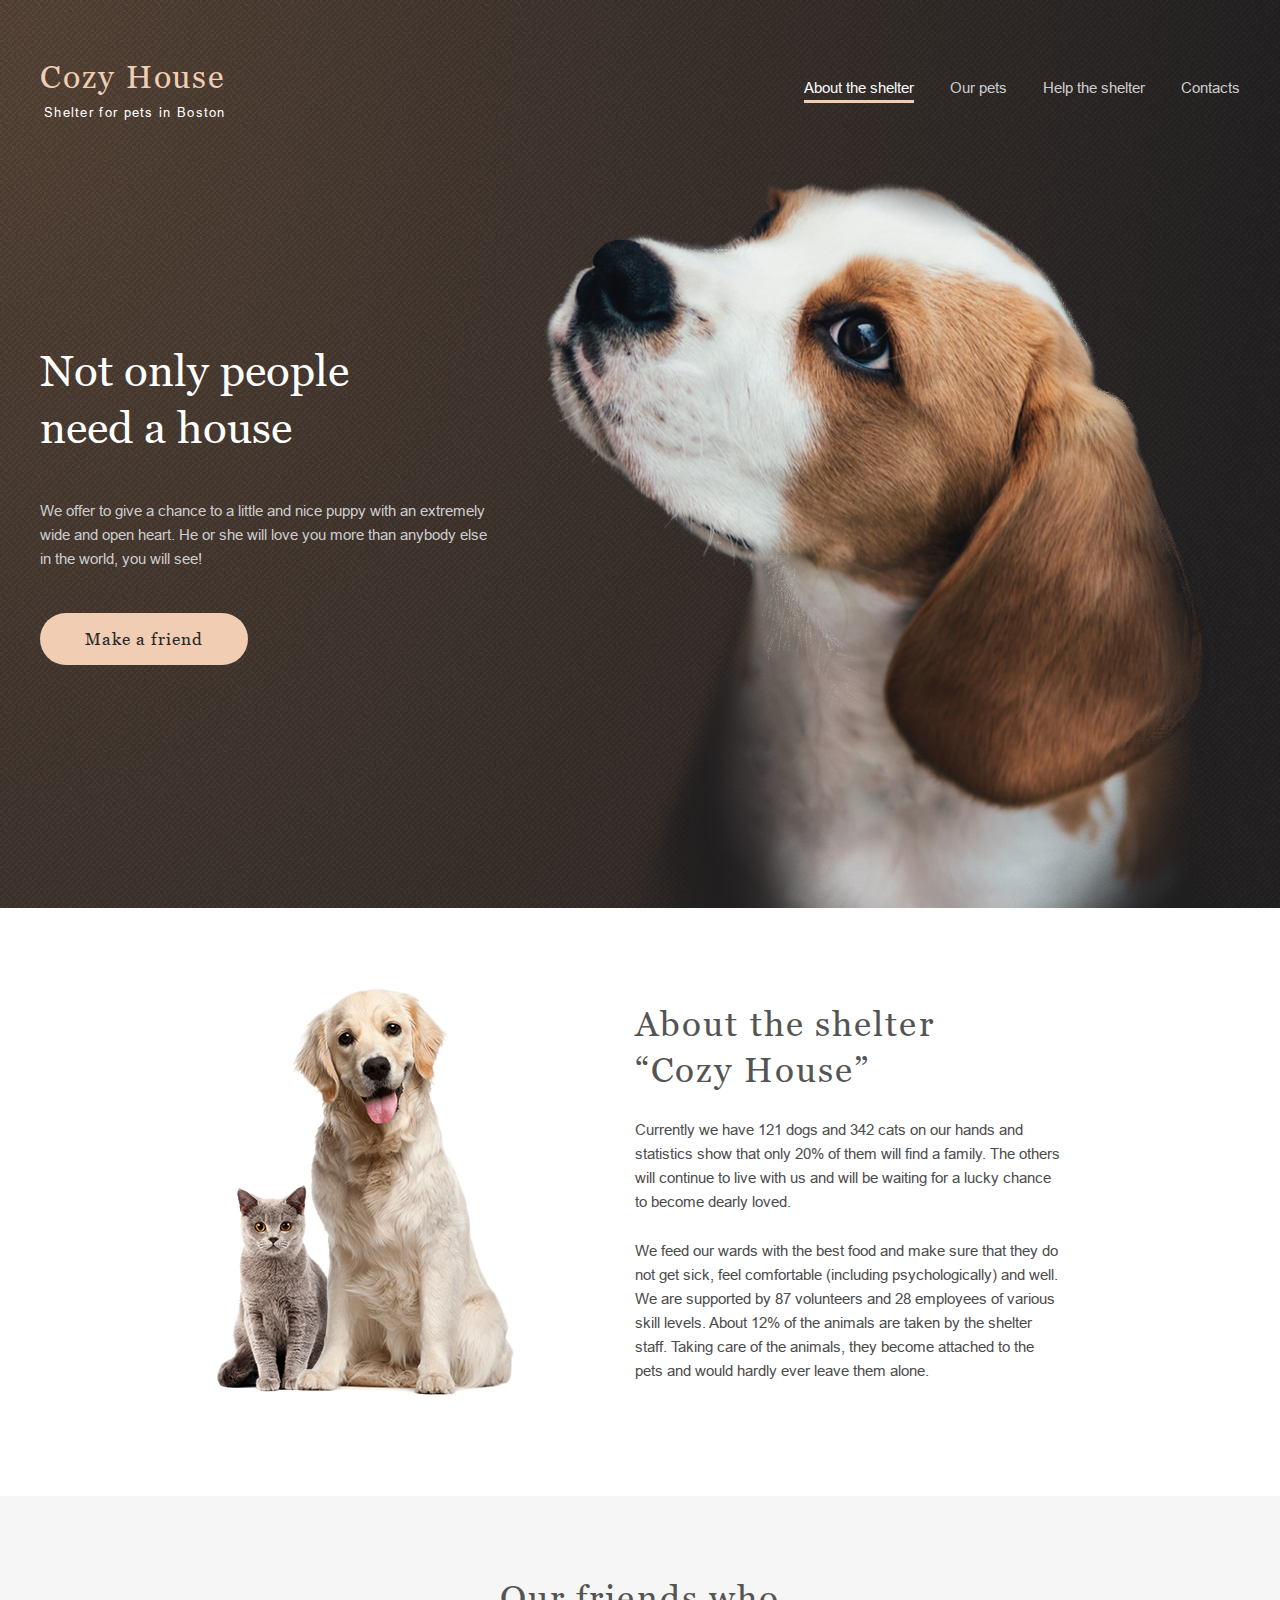
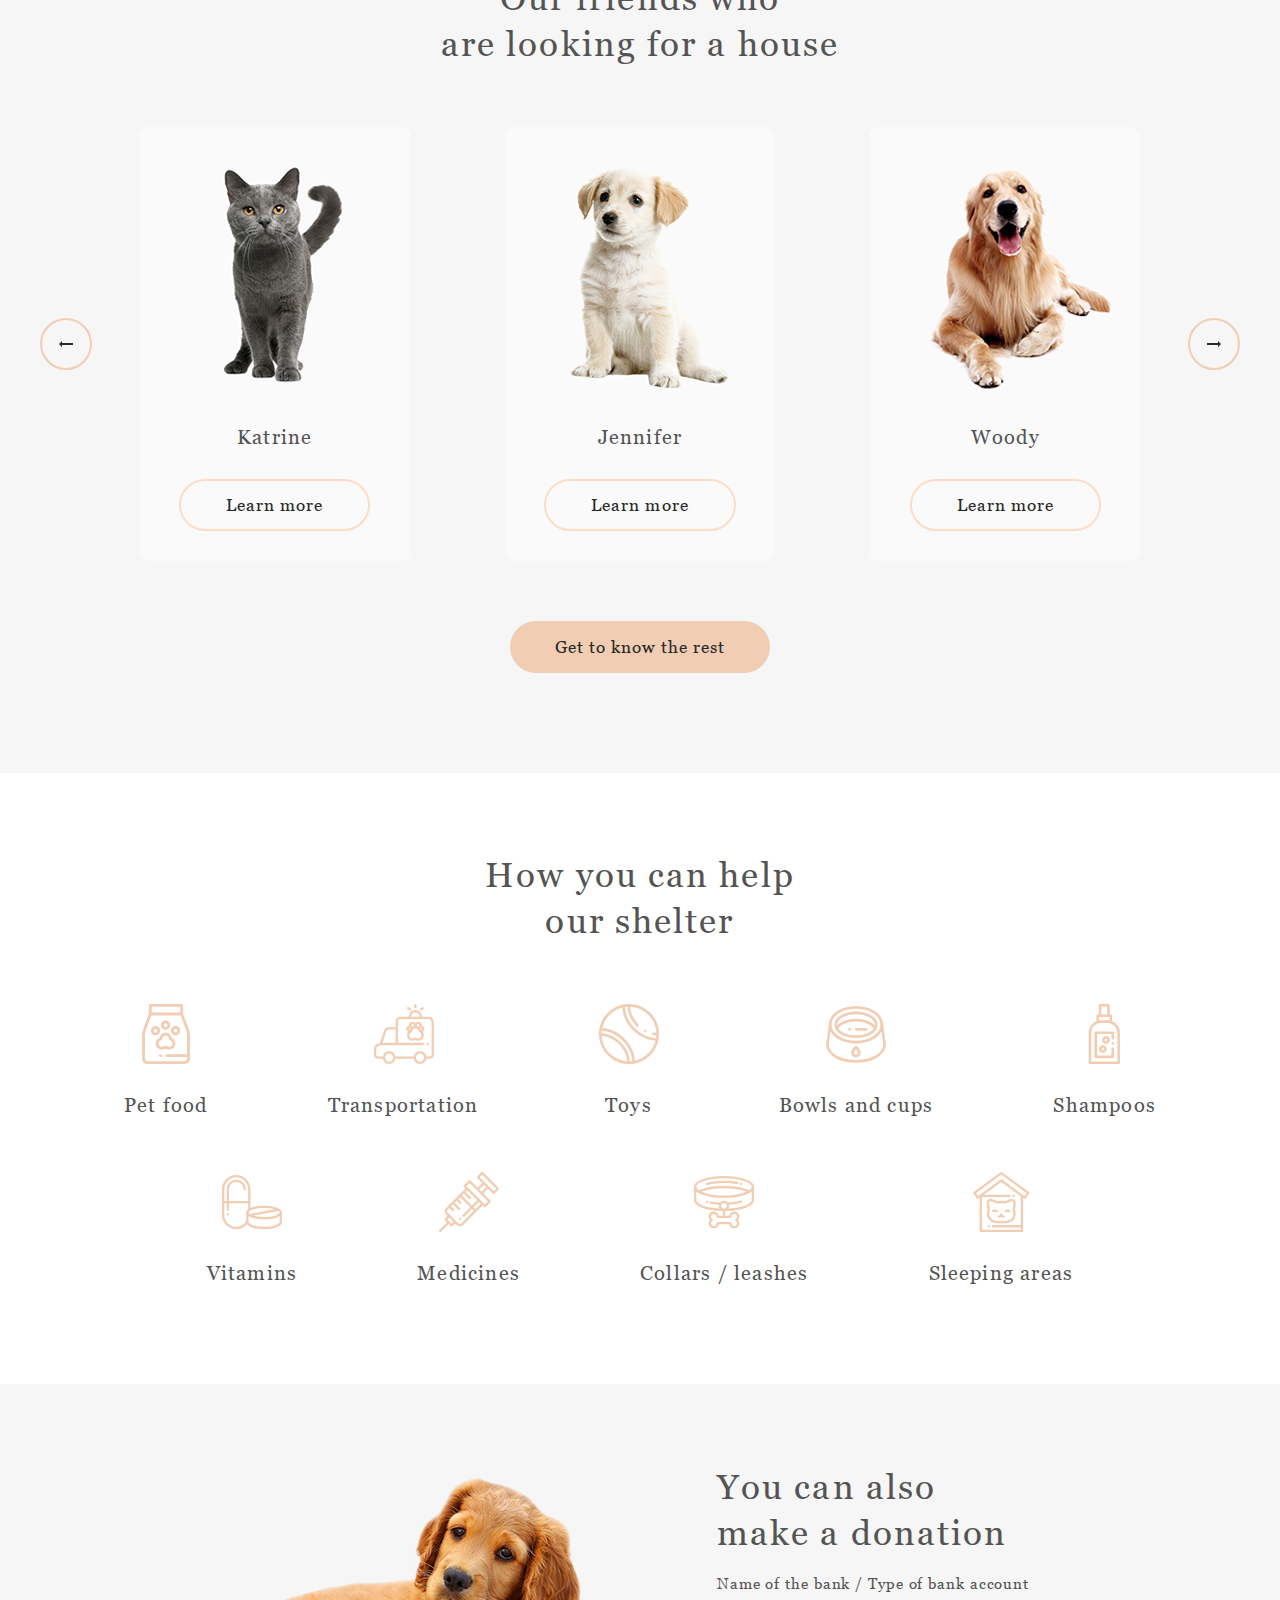
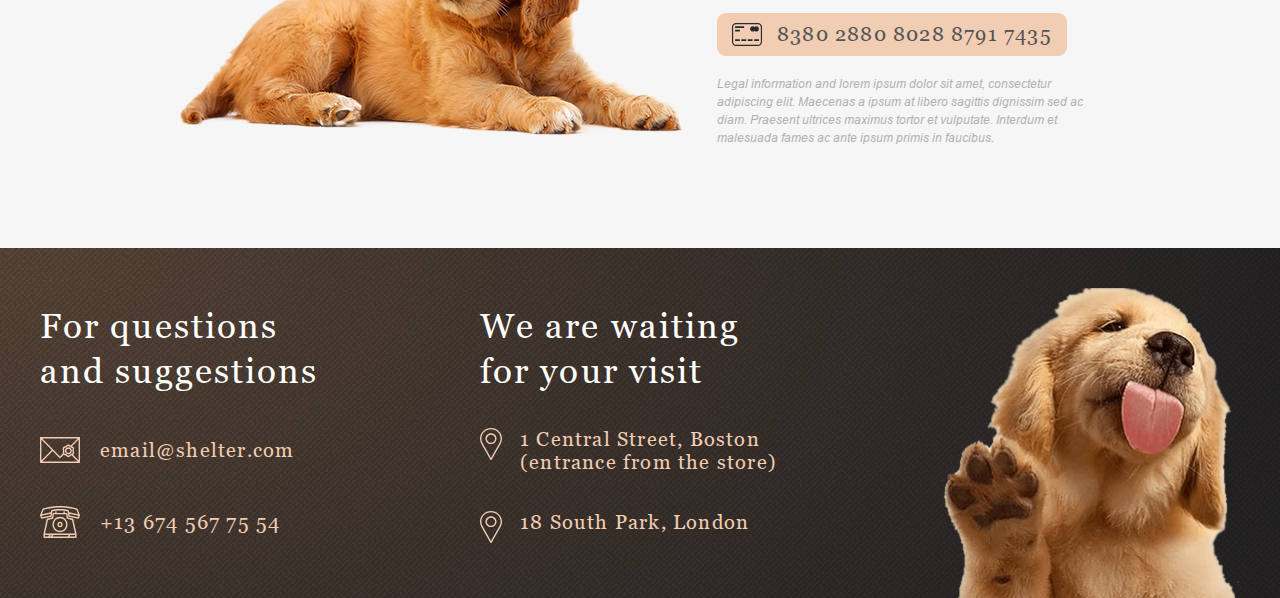
==== pages/main/index.html @ e06cace0 "fix: logo homepage link" ====
<!DOCTYPE html>
<html lang="en">
  <head>
    <meta charset="UTF-8" />
    <meta http-equiv="X-UA-Compatible" content="IE=edge" />
    <meta name="viewport" content="width=device-width, initial-scale=1.0" />
    <title>Shelter Main Page</title>
    <link rel="stylesheet" href="../../assets/fonts/arial/stylesheet.css" />
    <link rel="stylesheet" href="../../assets/fonts/georgia/stylesheet.css" />
    <link rel="stylesheet" href="../../assets/styles/normalize.css" />
    <link rel="stylesheet" href="style.css" />
  </head>
  <body>
    <header class="header">
      <div class="wrapper">
        <div class="header__block">
          <div class="header__logo">
            <a href="../../pages/main/index.html" class="logo-link">
              <h1 class="h1">Cozy House</h1>
              <p class="logo-subtitle">Shelter for pets in Boston</p>
            </a>
          </div>
          <nav class="header__navigation navigation">
            <ul>
              <li class="navigation__item active">
                <a href="/">About the shelter</a>
              </li>
              <li class="navigation__item">
                <a href="/our-pets.html">Our pets</a>
              </li>
              <li class="navigation__item">
                <a href="#help-shelter">Help the shelter</a>
              </li>
              <li class="navigation__item"><a href="#contacts">Contacts</a></li>
            </ul>
          </nav>
        </div>
      </div>
    </header>
    <main class="main">
      <section class="section-not-only">
        <div class="wrapper">
          <div class="section-not-only__block">
            <div class="section-not-only__text-part">
              <div class="section-not-only__title">
                <h2 class="h2">Not only people need a house</h2>
              </div>
              <div class="section-not-only__paragraph">
                <p class="paragraph-l">
                  We offer to give a chance to a little and nice puppy with an
                  extremely wide and open heart. He or she will love you more
                  than anybody else in the world, you will see!
                </p>
              </div>
              <div class="section-not-only__button">
                <a class="button button-primary" href="#our-friends"
                  >Make a friend</a
                >
              </div>
            </div>
            <div class="section-not-only__image-part">
              <img
                src="../../assets/images/start-screen-puppy.png"
                alt="Not only people need a house"
              />
            </div>
          </div>
        </div>
      </section>
      <section class="section-about">
        <div class="wrapper">
          <div class="section-about__block">
            <div class="section-about__image-part">
              <img
                src="../../assets/images/about-pets.png"
                alt="About the shelter Cozy House"
              />
            </div>
            <div class="section-about__text-part">
              <h3 class="h3">About the shelter “Cozy House”</h3>
              <p class="paragraph-l">
                Currently we have 121 dogs and 342 cats on our hands and
                statistics show that only 20% of them will find a family. The
                others will continue to live with us and will be waiting for a
                lucky chance to become dearly loved.
              </p>
              <p class="paragraph-l">
                We feed our wards with the best food and make sure that they do
                not get sick, feel comfortable (including psychologically) and
                well. We are supported by 87 volunteers and 28 employees of
                various skill levels. About 12% of the animals are taken by the
                shelter staff. Taking care of the animals, they become attached
                to the pets and would hardly ever leave them alone.
              </p>
            </div>
          </div>
        </div>
      </section>
      <section class="section-our-friends" id="our-friends">
        <div class="wrapper">
          <div class="section-our-friends__block">
            <div class="section-our-friends__title text-align-center">
              <h3 class="h3">Our friends who <br />are looking for a house</h3>
            </div>
            <div class="section-our-friends__slider">
              <button
                type="button"
                class="button-circle button-arrow button-arrow_back"
              ></button>
              <div class="section-our-friends__slides">
                <article
                  class="section-our-friends__slide-element slide-element"
                >
                  <img
                    class="slide-element__image text-align-center"
                    src="../../assets/images/pets-katrine.png"
                    alt="pet Katrine"
                  />
                  <h4 class="h4 slide-element__title text-align-center">
                    Katrine
                  </h4>
                  <button
                    type="button"
                    class="button button-secondary text-align-center"
                  >
                    Learn more
                  </button>
                </article>
                <article
                  class="section-our-friends__slide-element slide-element"
                >
                  <img
                    class="slide-element__image text-align-center"
                    src="../../assets/images/pets-jennifer.png"
                    alt="pet Jennifer"
                  />
                  <h4 class="h4 slide-element__title text-align-center">
                    Jennifer
                  </h4>
                  <button
                    type="button"
                    class="button button-secondary text-align-center"
                  >
                    Learn more
                  </button>
                </article>
                <article
                  class="section-our-friends__slide-element slide-element"
                >
                  <img
                    class="slide-element__image text-align-center"
                    src="../../assets/images/pets-woody.png"
                    alt="pet Woody"
                  />
                  <h4 class="h4 slide-element__title text-align-center">
                    Woody
                  </h4>
                  <button
                    type="button"
                    class="button button-secondary text-align-center"
                  >
                    Learn more
                  </button>
                </article>
              </div>
              <button
                type="button"
                class="button-circle button-arrow button-arrow_next"
              ></button>
            </div>
            <div class="section-our-friends__button text-align-center">
              <a class="button button-primary" href="/our-pets.html"
                >Get to know the rest</a
              >
            </div>
          </div>
        </div>
      </section>
      <section class="section-help" id="help-shelter">
        <div class="wrapper">
          <div class="section-help__block">
            <div class="section-help__title">
              <h3 class="h3 text-align-center">
                How you can help <br />our shelter
              </h3>
            </div>
            <div class="section-help__list help-list">
              <div class="help-list__element">
                <img
                  class="help-list__image"
                  src="../../assets/icons/icon-pet-food.svg"
                  alt="Pet food"
                />
                <h4 class="h4 help-list__text">Pet food</h4>
              </div>
              <div class="help-list__element">
                <img
                  class="help-list__image"
                  src="../../assets/icons/icon-transportation.svg"
                  alt="Transportation"
                />
                <h4 class="h4 help-list__text">Transportation</h4>
              </div>
              <div class="help-list__element">
                <img
                  class="help-list__image"
                  src="../../assets/icons/icon-toys.svg"
                  alt="Toys"
                />
                <h4 class="h4 help-list__text">Toys</h4>
              </div>
              <div class="help-list__element">
                <img
                  class="help-list__image"
                  src="../../assets/icons/icon-bowls-and-cups.svg"
                  alt="Bowls and cups"
                />
                <h4 class="h4 help-list__text">Bowls and cups</h4>
              </div>
              <div class="help-list__element">
                <img
                  class="help-list__image"
                  src="../../assets/icons/icon-shampoos.svg"
                  alt="Shampoos"
                />
                <h4 class="h4 help-list__text">Shampoos</h4>
              </div>
              <div class="help-list__element">
                <img
                  class="help-list__image"
                  src="../../assets/icons/icon-vitamins.svg"
                  alt="Vitamins"
                />
                <h4 class="h4 help-list__text">Vitamins</h4>
              </div>
              <div class="help-list__element">
                <img
                  class="help-list__image"
                  src="../../assets/icons/icon-medicines.svg"
                  alt="Medicines"
                />
                <h4 class="h4 help-list__text">Medicines</h4>
              </div>
              <div class="help-list__element">
                <img
                  class="help-list__image"
                  src="../../assets/icons/icon-collars-leashes.svg"
                  alt="Collars / leashes"
                />
                <h4 class="h4 help-list__text">Collars / leashes</h4>
              </div>
              <div class="help-list__element">
                <img
                  class="help-list__image"
                  src="../../assets/icons/icon-sleeping-area.svg"
                  alt="Sleeping areas"
                />
                <h4 class="h4 help-list__text">Sleeping areas</h4>
              </div>
            </div>
          </div>
        </div>
      </section>
      <section class="section-donation">
        <div class="wrapper">
          <div class="section-donation__block">
            <div class="section-donation__image-part">
              <img
                class="section-donation__image"
                src="../../assets/images/donation-dog.png"
                alt="donation-dog"
              />
            </div>
            <div class="section-donation__text-part">
              <h3 class="h3 section-donation__title">
                You can also <br />make a donation
              </h3>
              <h5 class="h5 section-donation__subtitle">
                Name of the bank / Type of bank account
              </h5>
              <a class="section-donation__card-link credit-card" href="#">
                <img
                  class="credit-card__image"
                  src="../../assets/icons/credit-card.svg"
                  alt="Credit card"
                />
                <h4 class="h4 credit-card__title">8380 2880 8028 8791 7435</h4>
              </a>
              <p class="paragraph-s">
                Legal information and lorem ipsum dolor sit amet, consectetur
                adipiscing elit. Maecenas a ipsum at libero sagittis dignissim
                sed ac diam. Praesent ultrices maximus tortor et vulputate.
                Interdum et malesuada fames ac ante ipsum primis in faucibus.
              </p>
            </div>
          </div>
        </div>
      </section>
    </main>
    <footer class="footer" id="contacts">
      <div class="wrapper">
        <div class="footer__block">
          <div class="footer__widget">
            <h3 class="h3 footer__h3">For questions and suggestions</h3>
            <ul class="footer__list">
              <li class="footer__item">
                <a
                  class="h4 footer__link link-mail"
                  href="mailto:email@shelter.com"
                  >email@shelter.com</a
                >
              </li>
              <li class="footer__item">
                <a class="h4 footer__link link-phone" href="tel:+136745677554"
                  >+13 674 567 75 54</a
                >
              </li>
            </ul>
          </div>
          <div class="footer__widget footer__widget-second">
            <h3 class="h3 footer__h3">We are waiting for your visit</h3>
            <ul class="footer__list">
              <li class="footer__item">
                <a
                  class="h4 footer__link link-location"
                  href="https://www.google.com/maps/search/1+Central+Street,+Boston+(entrance+from+the+store)/@42.3145186,-71.1103678,11z"
                  target="_blank"
                  >1 Central Street, Boston (entrance from the store)</a
                >
              </li>
              <li class="footer__item">
                <a
                  class="h4 footer__link link-location"
                  href="https://www.google.com/maps/search/18+South+Park,+London/@51.4614345,-0.2479026,11z/data=!3m1!4b1"
                  target="_blank"
                  >18 South Park, London</a
                >
              </li>
            </ul>
          </div>
          <div class="footer__widget">
            <div class="footer__image">
              <img
                src="../../assets/images/footer-puppy.png"
                alt="footer puppy"
              />
            </div>
          </div>
        </div>
      </div>
    </footer>
  </body>
</html>
---- assets/fonts/arial/stylesheet.css ----
@font-face {
    font-family: 'Arial';
    src: url('Arial-Black.woff2') format('woff2'),
        url('Arial-Black.woff') format('woff');
    font-weight: 900;
    font-style: normal;
    font-display: swap;
}

@font-face {
    font-family: 'Arial';
    src: url('Arial-BoldItalicMT.woff2') format('woff2'),
        url('Arial-BoldItalicMT.woff') format('woff');
    font-weight: bold;
    font-style: italic;
    font-display: swap;
}

@font-face {
    font-family: 'Arial';
    src: url('Arial-ItalicMT.woff2') format('woff2'),
        url('Arial-ItalicMT.woff') format('woff');
    font-weight: normal;
    font-style: italic;
    font-display: swap;
}

@font-face {
    font-family: 'Arial';
    src: url('Arial-BoldMT.woff2') format('woff2'),
        url('Arial-BoldMT.woff') format('woff');
    font-weight: bold;
    font-style: normal;
    font-display: swap;
}

@font-face {
    font-family: 'Arial Narrow';
    src: url('ArialNarrow.woff2') format('woff2'),
        url('ArialNarrow.woff') format('woff');
    font-weight: normal;
    font-style: normal;
    font-display: swap;
}

@font-face {
    font-family: 'Arial Narrow';
    src: url('ArialNarrow-Bold.woff2') format('woff2'),
        url('ArialNarrow-Bold.woff') format('woff');
    font-weight: bold;
    font-style: normal;
    font-display: swap;
}

@font-face {
    font-family: 'Arial Narrow';
    src: url('ArialNarrow-BoldItalic.woff2') format('woff2'),
        url('ArialNarrow-BoldItalic.woff') format('woff');
    font-weight: bold;
    font-style: italic;
    font-display: swap;
}

@font-face {
    font-family: 'Arial Narrow';
    src: url('ArialNarrow-Italic.woff2') format('woff2'),
        url('ArialNarrow-Italic.woff') format('woff');
    font-weight: normal;
    font-style: italic;
    font-display: swap;
}

@font-face {
    font-family: 'Arial';
    src: url('ArialMT.woff2') format('woff2'),
        url('ArialMT.woff') format('woff');
    font-weight: normal;
    font-style: normal;
    font-display: swap;
}
---- assets/fonts/georgia/stylesheet.css ----
@font-face {
    font-family: 'Georgia';
    src: url('Georgia-BoldItalic.woff2') format('woff2'),
        url('Georgia-BoldItalic.woff') format('woff');
    font-weight: bold;
    font-style: italic;
    font-display: swap;
}

@font-face {
    font-family: 'Georgia';
    src: url('Georgia-Bold.woff2') format('woff2'),
        url('Georgia-Bold.woff') format('woff');
    font-weight: bold;
    font-style: normal;
    font-display: swap;
}

@font-face {
    font-family: 'Georgia';
    src: url('Georgia-Italic.woff2') format('woff2'),
        url('Georgia-Italic.woff') format('woff');
    font-weight: normal;
    font-style: italic;
    font-display: swap;
}

@font-face {
    font-family: 'Georgia';
    src: url('Georgia.woff2') format('woff2'),
        url('Georgia.woff') format('woff');
    font-weight: normal;
    font-style: normal;
    font-display: swap;
}
---- pages/main/style.css ----
:root {
    --color-light-xl: #FFFFFF;
    --color-light-l: #F6F6F6;
    --color-light-s: #FAFAFA;
    --color-dark-s: #CDCDCD;
    --color-dark-m: #B2B2B2;
    --color-dark-l: #545454;
    --color-dark-xl: #4C4C4C;
    --color-dark-2xl: #444444;
    --color-dark-3xl: #292929;
    --color-primary: #F1CDB3;
    --color-primary-light: #FDDCC4;
}

html {
    scroll-behavior: smooth;
}

h1,
h2,
h3,
h4,
h5,
h6 {
    margin: 0;
}

p {
    margin: 0;
}

ul {
    list-style-type: none;
}

a {
    text-decoration: none;
}

.h1 {
    font-family: 'Georgia', sans-serif;
    font-size: 32px;
    font-weight: 400;
    line-height: 35px;
    letter-spacing: 0.06em;
    text-align: left;
    margin-bottom: 10px;
    color: var(--color-primary);
}

.h2 {
    font-family: 'Georgia', sans-serif;
    font-weight: 400;
    font-size: 44px;
    line-height: 130%;
    color: var(--color-dark-l);
}

.h3 {
    font-family: 'Georgia', sans-serif;
    font-weight: 400;
    font-size: 35px;
    line-height: 130%;
    letter-spacing: 0.06em;
    color: var(--color-dark-l);
}

.h4 {
    font-family: 'Georgia', sans-serif;
    font-size: 20px;
    font-weight: 400;
    line-height: 23px;
    letter-spacing: 0.06em;
    text-align: left;
    color: var(--color-dark-l);
}

.h5 {
    font-family: 'Georgia', sans-serif;
    font-weight: 400;
    font-size: 15px;
    line-height: 110%;
    letter-spacing: 0.06em;
    color: var(--color-dark-l);
}

.paragraph-l {
    font-family: 'Arial', sans-serif;
    font-weight: 400;
    font-size: 15px;
    line-height: 160%;
    color: var(--color-dark-xl);
}

.paragraph-s {
    font-family: 'Arial', sans-serif;
    font-style: italic;
    font-weight: 400;
    font-size: 12px;
    line-height: 150%;
    color: var(--color-dark-m);
}

.button {
    display: inline-block;
    box-sizing: border-box;
    padding: 15px 45px;
    font-family: 'Georgia', sans-serif;
    font-size: 17px;
    font-weight: 400;
    line-height: 22px;
    letter-spacing: 0.06em;
    text-align: center;
    border-radius: 100px;
    color: var(--color-dark-3xl);
}

.button-primary {
    background-color: var(--color-primary);
}

.button-primary:hover {
    cursor: pointer;
    background-color: var(--color-primary-light);
}

.button-secondary {
    padding: 13px 45px;
    background-color: transparent;
    border: 2px solid var(--color-primary-light);
}

.button-secondary:hover {
    cursor: pointer;
    border: 2px solid var(--color-primary-light);
    background-color: var(--color-primary-light);
}

.button-circle {
    display: flex;
    align-items: center;
    justify-content: center;
    min-width: 52px;
    min-height: 52px;
    width: 52px;
    height: 52px;
    border-radius: 100px;
}

.button-arrow {
    background-color: transparent;
    border: 2px solid var(--color-primary);
}

.button-arrow:hover {
    cursor: pointer;
    background-color: var(--color-primary);
}

.button-arrow_back {
    background-image: url('../../assets/icons/arrow.svg');
    background-repeat: no-repeat;
    background-position: center;
}

.button-arrow_next {
    background-image: url('../../assets/icons/arrow.svg');
    background-repeat: no-repeat;
    background-position: center;
    transform: rotate(180deg);
}

.text-align-center {
    text-align: center;
    margin: 0 auto;
}

.wrapper {
    max-width: 1200px;
    margin: 0 auto;
    padding: 0 40px;
}

.header {
    position: absolute;
    width: 100%;
}

.header__block {
    display: flex;
    justify-content: space-between;
    padding-top: 60px;

}

.logo-subtitle {
    font-family: Arial;
    font-size: 13px;
    font-weight: 400;
    line-height: 15px;
    letter-spacing: 0.1em;
    text-align: left;
    padding-left: 4px;
    color: var(--color-light-xl);
}

.navigation ul {
    display: flex;
}

.navigation__item {
    margin-left: 36px;
}

.navigation__item a {
    font-family: 'Arial', sans-serif;
    font-size: 15px;
    font-weight: 400;
    line-height: 24px;
    letter-spacing: 0px;
    text-align: left;
    color: var(--color-dark-s);
}

.navigation__item:hover a {
    cursor: pointer;
    color: var(--color-light-s);
}

.navigation__item.active a {
    display: inline-block;
    color: var(--color-light-s);
    border-bottom: 3px solid var(--color-primary);
}

.navigation__item.active:hover a {
    cursor: default;
}

.section-not-only {
    background: url('../../assets/images/noise_transparent@2x.png'), radial-gradient(100% 215.42% at 0% 0%, #5B483A 0%, #262425 100%), #211F20;
}

.section-not-only__block {
    display: flex;
    justify-content: space-between;
    padding-top: 180px;
}

.section-not-only__text-part {
    max-width: 460px;
    padding-top: 163px;
}

.section-not-only__title {
    max-width: 310px;
    padding-bottom: 42px;
}

.section-not-only__title .h2 {
    color: var(--color-light-xl);
}

.section-not-only__paragraph {
    padding-bottom: 42px;
}

.section-not-only__paragraph .paragraph-l {
    color: var(--color-dark-s);
}

.section-not-only__image-part {
    line-height: 0;
}

.section-about__block {
    display: flex;
    /* justify-content: space-between; */
    padding: 80px 0 88px;
}

.section-about__image-part {
    padding-left: 175px;
}

.section-about__text-part {
    max-width: 430px;
    padding-left: 120px;
}

.section-about__text-part h3 {
    max-width: 380px;
    padding-top: 14px;
    padding-bottom: 25px;
}

.section-about__text-part .paragraph-l {
    padding-bottom: 25px;
}

.section-our-friends {
    background-color: var(--color-light-l);
}

.section-our-friends__block {
    padding: 80px 0 100px;
}

.section-our-friends__title {
    max-width: 400px;
    padding-bottom: 60px;
}

.section-our-friends__slider {
    display: flex;
    flex-direction: row;
    justify-content: space-between;
    align-items: center;
    padding-bottom: 60px;
}

.section-our-friends__slides {
    width: 100%;
    display: flex;
    flex-direction: row;
    justify-content: space-around;
}

.slide-element {
    border-radius: 9px;
    background-color: var(--color-light-s);
}

.slide-element:hover {
    cursor: pointer;
    background-color: var(--color-light-xl);
}

.slide-element__image {
    padding-bottom: 25px;
}

.slide-element__title {
    padding-bottom: 30px;
}

.slide-element .button {
    display: flex;
    margin-bottom: 30px;
}

.slide-element:hover button {
    background-color: var(--color-primary-light);
}

.section-help__block {
    padding-top: 80px;
    padding-bottom: 44px;
}

.section-help__title {
    padding-bottom: 60px;
}

.help-list {
    display: flex;
    flex-wrap: wrap;
    justify-content: center;
}

.help-list__element {
    display: flex;
    flex-direction: column;
    justify-content: center;
    object-fit: none;
    padding: 0 60px 55px;
}

.help-list__image {
    width: fit-content;
    margin: 0 auto;
    padding-bottom: 30px;
}

.help-list__text {
    text-align: center;
}

.section-donation {
    padding-top: 80px;
    padding-bottom: 101px;
    background-color: var(--color-light-l);
}

.section-donation__block {
    display: flex;
}

.section-donation__image-part {
    padding-left: 140px;
    padding-top: 12px;
}

.section-donation__text-part {
    padding-left: 32px;

}

.section-donation__title {
    padding-top: 1px;
    padding-bottom: 20px;
}

.section-donation__subtitle {
    padding-bottom: 20px;
}

.credit-card {
    display: flex;
    justify-content: space-between;
    width: fit-content;
    padding: 10px 15px;
    border-radius: 9px;
    background-color: var(--color-primary);
}

.credit-card:hover {
    cursor: pointer;
    background-color: var(--color-primary-light);
}

.credit-card__image {
    padding-right: 15px;
}

.section-donation__card-link {
    margin-bottom: 19px;
}

.section-donation__text-part .paragraph-s {
    max-width: 380px;
}

.footer {
    background: url('../../assets/images/noise_transparent@2x.png'), radial-gradient(100% 215.42% at 0% 0%, #5B483A 0%, #262425 100%), #211F20;
}

.footer__block {
    display: flex;
    justify-content: space-between;
    padding-top: 40px;
    line-height: 0;
}

.footer__widget {
    max-width: 300px;
}

.footer__widget-second {
    margin-left: -20px;
}

.footer__h3 {
    padding-top: 16px;
    padding-bottom: 28px;
    color: var(--color-light-xl);
}

.footer__list {
    display: flex;
    flex-direction: column;
    margin-top: 5px;
}

.footer__item {
    padding-bottom: 37px;
}

.footer__link {
    position: relative;
    color: var(--color-primary);
}

.footer__link:hover {
    cursor: pointer;
    color: var(--color-primary-light);
}

.link-mail {
    display: block;
    padding-top: 11px;
    padding-left: 20px;

}

.link-mail::before {
    content: url('../../assets/icons/icon-email.svg');
    position: absolute;
    left: -40px;
    top: 6px;
}

.link-phone {
    display: block;
    padding-left: 20px;
    margin-top: 12px;
}

.link-phone::before {
    content: url('../../assets/icons/icon-phone.svg');
    position: absolute;
    left: -40px;
    top: -5px;
}

.link-location::before {
    content: url('../../assets/icons/icon-marker.svg');
    position: absolute;
    left: -40px;
}
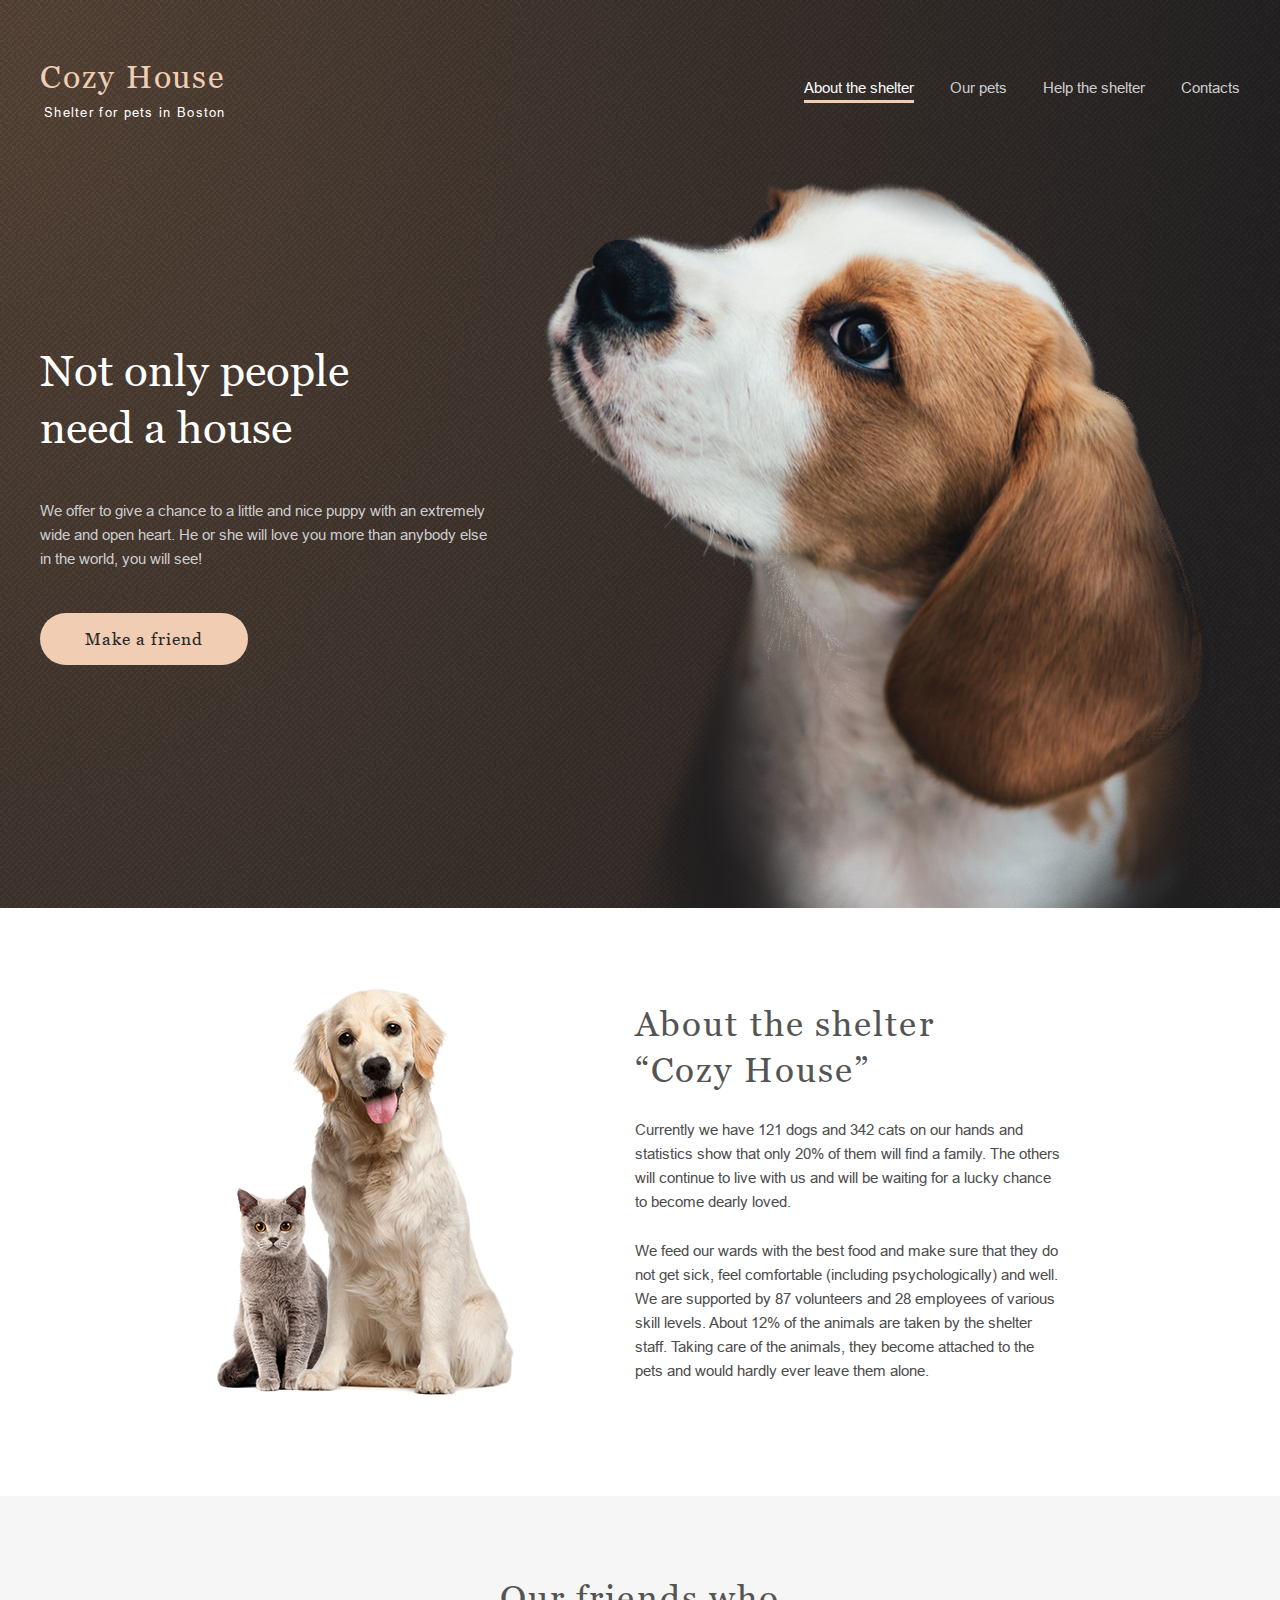
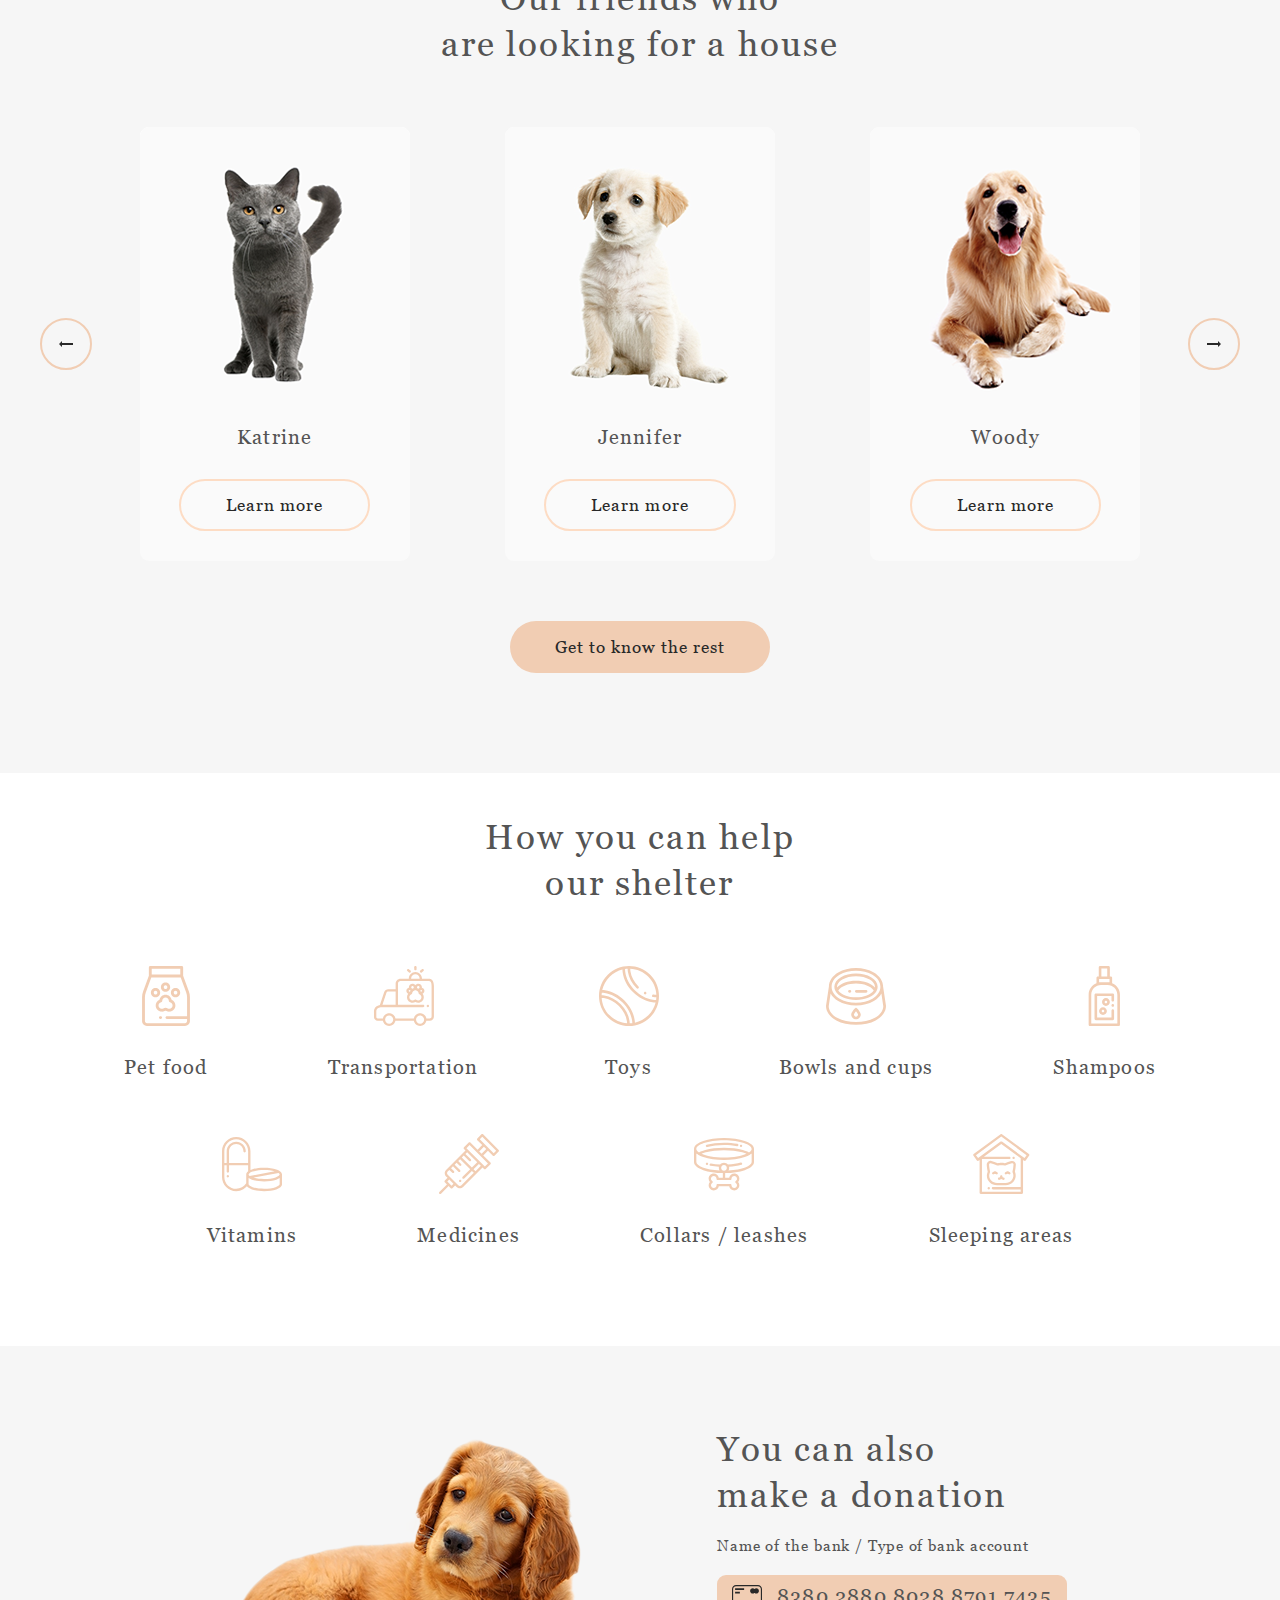
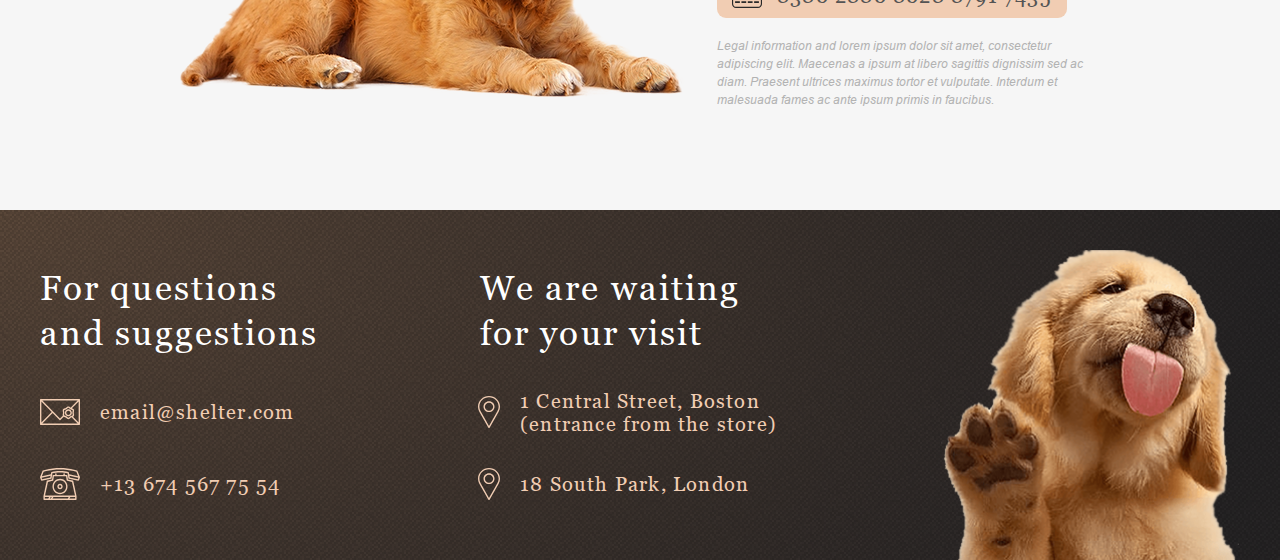
==== commit 748dca09: "feat: add burder menu" ====
--- a/pages/main/index.html
+++ b/pages/main/index.html
@@ -21,12 +21,16 @@
             </a>
           </div>
           <nav class="header__navigation navigation">
-            <ul>
+            <input id="menu-toggle" type="checkbox" />
+            <label class="menu-button-container" for="menu-toggle">
+              <div class="menu-button"></div>
+            </label>
+            <ul class="navigation-ul">
               <li class="navigation__item active">
                 <a href="/">About the shelter</a>
               </li>
               <li class="navigation__item">
-                <a href="/our-pets.html">Our pets</a>
+                <a href="../pets/index.html">Our pets</a>
               </li>
               <li class="navigation__item">
                 <a href="#help-shelter">Help the shelter</a>
@@ -169,7 +173,7 @@
               ></button>
             </div>
             <div class="section-our-friends__button text-align-center">
-              <a class="button button-primary" href="/our-pets.html"
+              <a class="button button-primary" href="../pets/index.html"
                 >Get to know the rest</a
               >
             </div>
--- a/pages/main/style.css
+++ b/pages/main/style.css
@@ -193,6 +193,10 @@
 
 }
 
+.header__logo {
+    z-index: 100;
+}
+
 .logo-subtitle {
     font-family: Arial;
     font-size: 13px;
@@ -354,7 +358,7 @@
 }
 
 .section-help__block {
-    padding-top: 80px;
+    padding-top: 42px;
     padding-bottom: 44px;
 }
 
@@ -516,5 +520,418 @@
 .link-location::before {
     content: url('../../assets/icons/icon-marker.svg');
     position: absolute;
-    left: -40px;
+    left: -42px;
+    top: 6px;
+}
+
+.footer__item:nth-child(2) .link-location:before {
+    top: -5px;
+}
+
+@media (max-width: 1279.98px) {
+    .wrapper {
+        padding: 0 30px;
+    }
+
+    .header__block {
+        padding-top: 30px;
+    }
+
+    .section-not-only__block {
+        flex-direction: column;
+        align-items: center;
+        padding-top: 0;
+    }
+
+    .section-not-only__text-part {
+        padding-top: 151px;
+    }
+
+    .section-not-only__button {
+        text-align: center;
+    }
+
+    .section-not-only__image-part {
+        align-self: flex-end;
+    }
+
+    .section-not-only__image-part img {
+        padding-top: 100px;
+        max-width: 569px;
+    }
+
+    .section-about__block {
+        flex-direction: column;
+        padding: 65px 0 88px;
+        align-items: center;
+    }
+
+    .section-about__image-part {
+        order: 2;
+        padding-left: 0;
+        padding-top: 54px;
+    }
+
+    .section-about__text-part {
+        order: 1;
+        padding-left: 0;
+    }
+
+    .section-our-friends__block {
+        padding-top: 87px;
+    }
+
+    .section-our-friends__slides {
+        gap: 15px;
+    }
+
+    .section-our-friends__slider .section-our-friends__slide-element.slide-element:nth-last-child(1) {
+        display: none;
+    }
+
+    .help-list {
+        gap: 55px 60px;
+    }
+
+    .help-list__element {
+        padding: 0;
+        min-width: 170px;
+    }
+
+    .section-donation {
+        padding-top: 135px;
+        padding-bottom: 97px;
+    }
+
+    .section-donation__title {
+        padding-top: 0;
+    }
+
+    .section-donation__block {
+        flex-direction: column;
+        align-items: center;
+    }
+
+    .section-donation__image-part {
+        padding-top: 60px;
+        padding-left: 0;
+        order: 2;
+    }
+
+    .section-donation__text-part {
+        padding-left: 0;
+        order: 1;
+    }
+
+    .footer__block {
+        flex-wrap: wrap;
+        justify-content: center;
+        gap: 15px 60px;
+        padding-top: 13px;
+    }
+}
+
+@media (max-width: 767.98px) {
+    .wrapper {
+        padding: 0 10px;
+    }
+
+    img {
+        max-width: 100% !important;
+    }
+
+    .h2,
+    .h3 {
+        font-family: 'Georgia', sans-serif;
+        font-size: 25px;
+        font-weight: 400;
+        line-height: 32px;
+        letter-spacing: 0.06em;
+        text-align: center;
+    }
+
+    .paragraph-l {
+        font-family: 'Arial', sans-serif;
+        font-size: 15px;
+        font-weight: 400;
+        line-height: 24px;
+        letter-spacing: 0px;
+        text-align: justify;
+    }
+
+    .section-not-only__title .h2 {
+        max-width: 200px;
+        margin: 0 auto;
+    }
+
+    .section-not-only__block .paragraph-l {
+        text-align: center;
+    }
+
+    .section-not-only__image-part {
+        margin-top: 5px;
+    }
+
+    .section-not-only__image-part img {
+        max-width: 100%;
+        max-height: 271px;
+        padding-top: 9;
+    }
+
+    .section-about__block {
+        padding: 28px 0 0;
+    }
+
+    .section-about__text-part .h3 {
+        max-width: 220px;
+        margin: 0 auto;
+    }
+
+    .section-about__text-part .paragraph-l {
+        max-width: 270px;
+        margin: 0 auto;
+        padding-bottom: 22px;
+    }
+
+    .section-about__image-part {
+        padding-top: 20px;
+    }
+
+    .section-about__image-part img {
+        max-height: 353px;
+    }
+
+    .section-our-friends__block {
+        padding: 80px 0 42px;
+    }
+
+    .section-our-friends__title {
+        padding-bottom: 42px;
+    }
+
+    .section-our-friends__slider {
+        flex-wrap: wrap;
+        justify-content: center;
+        gap: 20px 80px;
+        padding-bottom: 42px;
+    }
+
+    .button-arrow_back {
+        order: 2;
+    }
+
+    .button-arrow_next {
+        order: 3;
+    }
+
+
+    .section-help__title {
+        padding-bottom: 42px;
+    }
+
+    .help-list {
+        gap: 30px;
+    }
+
+    .help-list__element {
+        min-width: 130px;
+    }
+
+    .help-list__element:nth-last-child(1) {
+        justify-self: flex-start;
+        margin-right: auto;
+        margin-left: 5px;
+    }
+
+    .help-list__image {
+        width: 50px;
+        height: 50px;
+        padding-bottom: 20px;
+    }
+
+    .help-list__text.h4 {
+        font-family: 'Georgia', sans-serif;
+        font-size: 15px;
+        font-weight: 400;
+        line-height: 17px;
+        letter-spacing: 0.06em;
+        text-align: center;
+    }
+
+    .section-donation {
+        padding-top: 40px;
+        padding-bottom: 40px;
+    }
+
+    .section-donation__subtitle {
+        line-height: 24px;
+        letter-spacing: 0px;
+        text-align: center;
+    }
+
+    .h4.credit-card__title {
+        font-size: 15px;
+    }
+
+    .section-donation__card-link {
+        margin: 0 auto 19px;
+    }
+
+    .section-donation__text-part .paragraph-s {
+        max-width: 280px;
+        text-align: justify;
+    }
+
+    .section-donation__image-part {
+        padding-top: 42px;
+    }
+
+    .section-donation__image-part img {
+        max-height: 135px;
+    }
+
+    .section-our-friends__slide-element.slide-element:nth-last-child(2) {
+        display: none;
+    }
+
+    .footer__list {
+        align-items: center;
+        margin-bottom: 0;
+    }
+
+    .footer__block {
+        gap: 0px 60px;
+        padding-top: 14px;
+    }
+
+    .footer__widget-second {
+        margin-left: 0;
+        max-width: 294px;
+    }
+
+    .footer__widget-second .footer__h3 {
+        padding-top: 6px;
+    }
+
+    .footer__widget-second .footer__list {
+        margin-top: 14px;
+    }
+
+    .footer__widget-second .footer__list .footer__item:first-child {
+        padding-bottom: 42px;
+    }
+
+    .footer__widget-second .footer__list .footer__item:last-child {
+        margin-left: -28px;
+        padding-bottom: 45px;
+    }
+
+    .footer__image img {
+        height: 269px;
+    }
+}
+
+/* hamburder menu */
+.menu-button-container {
+    display: none;
+    height: 100%;
+    width: 30px;
+    margin-right: 43px;
+    cursor: pointer;
+    flex-direction: column;
+    justify-content: center;
+    align-items: center;
+}
+
+#menu-toggle {
+    display: none;
+}
+
+.menu-button,
+.menu-button::before,
+.menu-button::after {
+    display: block;
+    background-color: var(--color-primary);
+    position: absolute;
+    height: 2px;
+    width: 30px;
+    transition: transform 400ms cubic-bezier(0.23, 1, 0.32, 1);
+    border-radius: 2px;
+}
+
+.menu-button::before {
+    content: '';
+    margin-top: -10px;
+}
+
+.menu-button::after {
+    content: '';
+    margin-top: 10px;
+}
+
+#menu-toggle:checked+.menu-button-container .menu-button {
+    transform: rotate(90deg);
+}
+
+@media (max-width: 767.98px) {
+
+    .menu-button-container {
+        display: flex;
+        position: relative;
+        z-index: 10;
+    }
+
+    ul.navigation-ul {
+        display: none;
+        position: absolute;
+        top: 0;
+        margin-top: 0;
+        right: 0;
+        flex-direction: column;
+        width: 320px;
+        justify-content: center;
+        align-items: center;
+    }
+
+    #menu-toggle~ul.navigation-ul li {
+        height: 0;
+        margin: 0;
+        padding: 0;
+        border: 0;
+        transition: height 400ms cubic-bezier(0.23, 1, 0.32, 1);
+    }
+
+    #menu-toggle:checked~ul.navigation-ul {
+        display: flex;
+        height: 100vh;
+        padding-top: 67px;
+        padding-left: 0;
+        background-color: var(--color-dark-3xl);
+    }
+
+    #menu-toggle:checked~ul.navigation-ul li {
+        transition: height 400ms cubic-bezier(0.23, 1, 0.32, 1);
+        height: 60px;
+        padding-bottom: 32px;
+    }
+
+    #menu-toggle:checked~ul.navigation-ul li a {
+        font-size: 32px;
+        font-weight: 400;
+        line-height: 51px;
+        letter-spacing: 0px;
+        text-align: left;
+        color: var(--color-dark-s);
+    }
+
+    #menu-toggle:checked~ul.navigation-ul li.active a {
+        color: var(--color-light-s);
+    }
+
+}
+
+@media (min-width: 370px) and (max-width: 380px) {
+    #menu-toggle:checked~ul.navigation-ul {
+        padding-top: 22px !important;
+    }
 }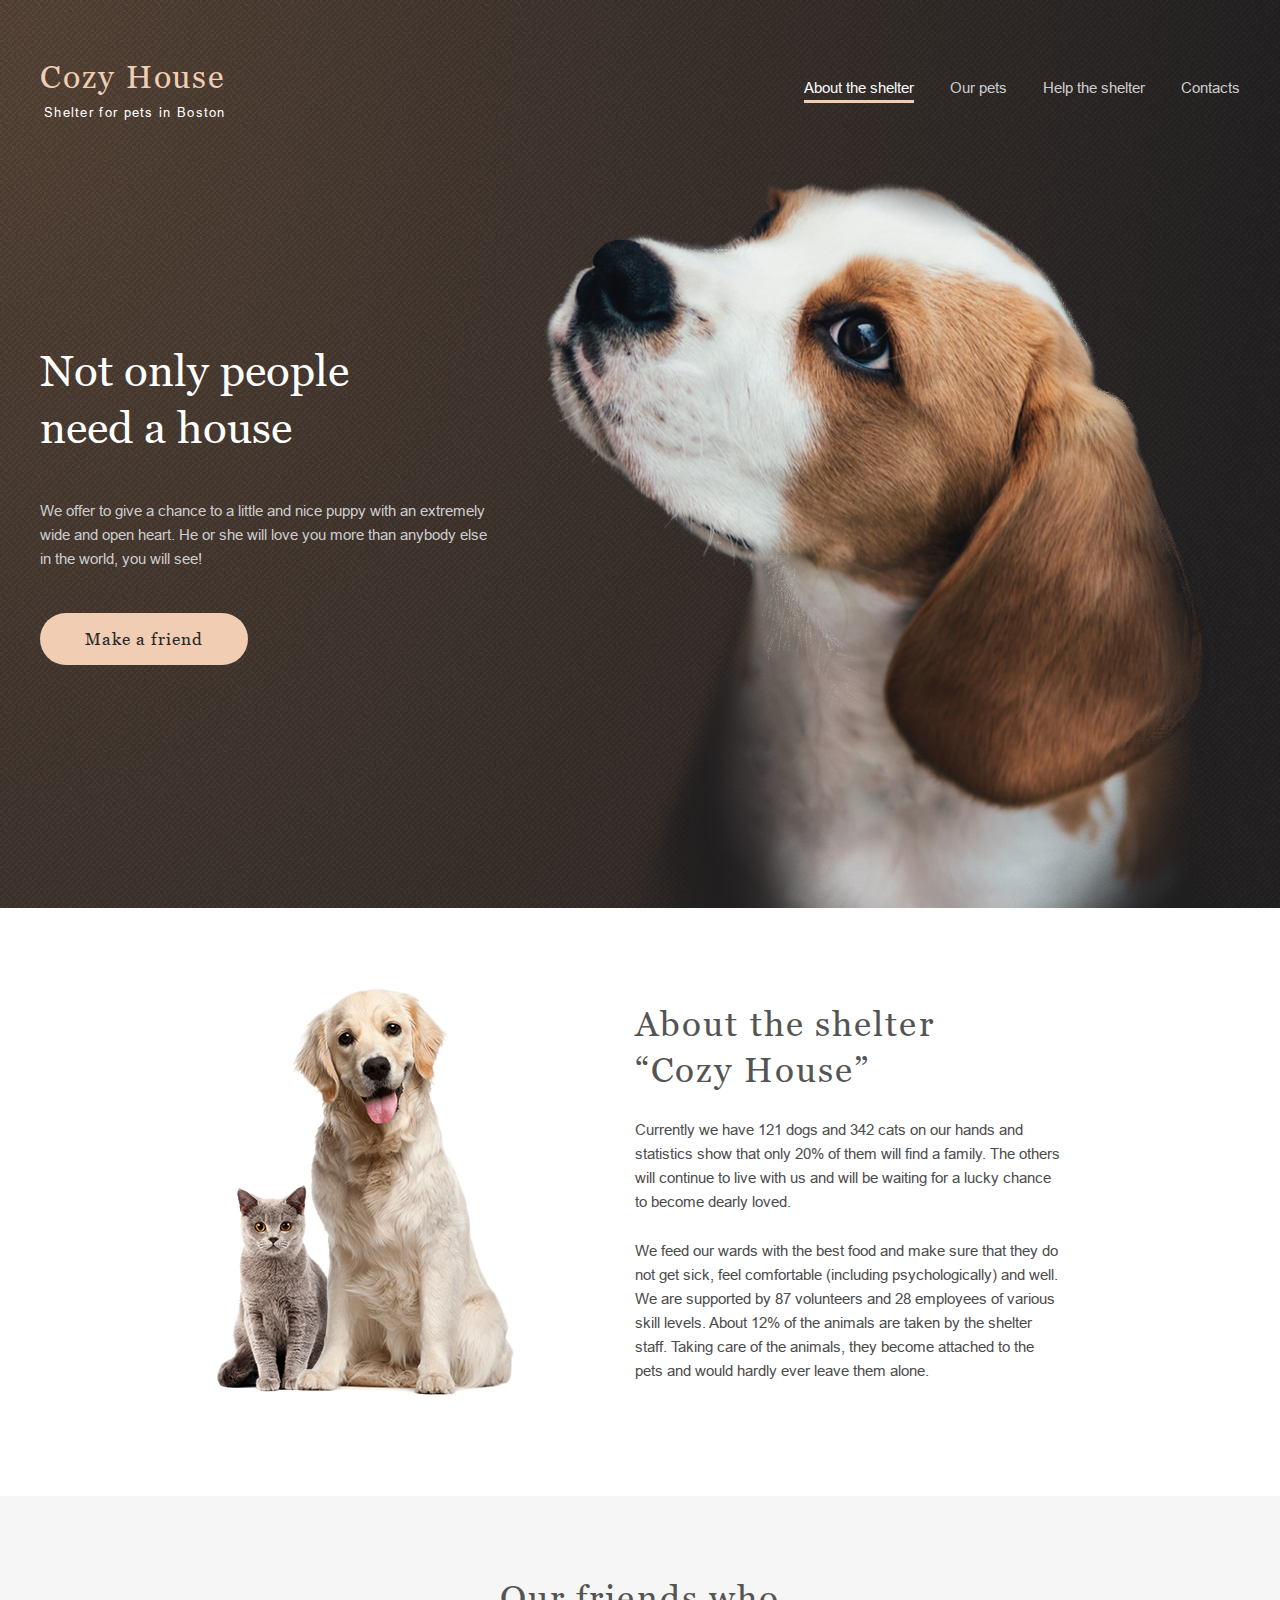
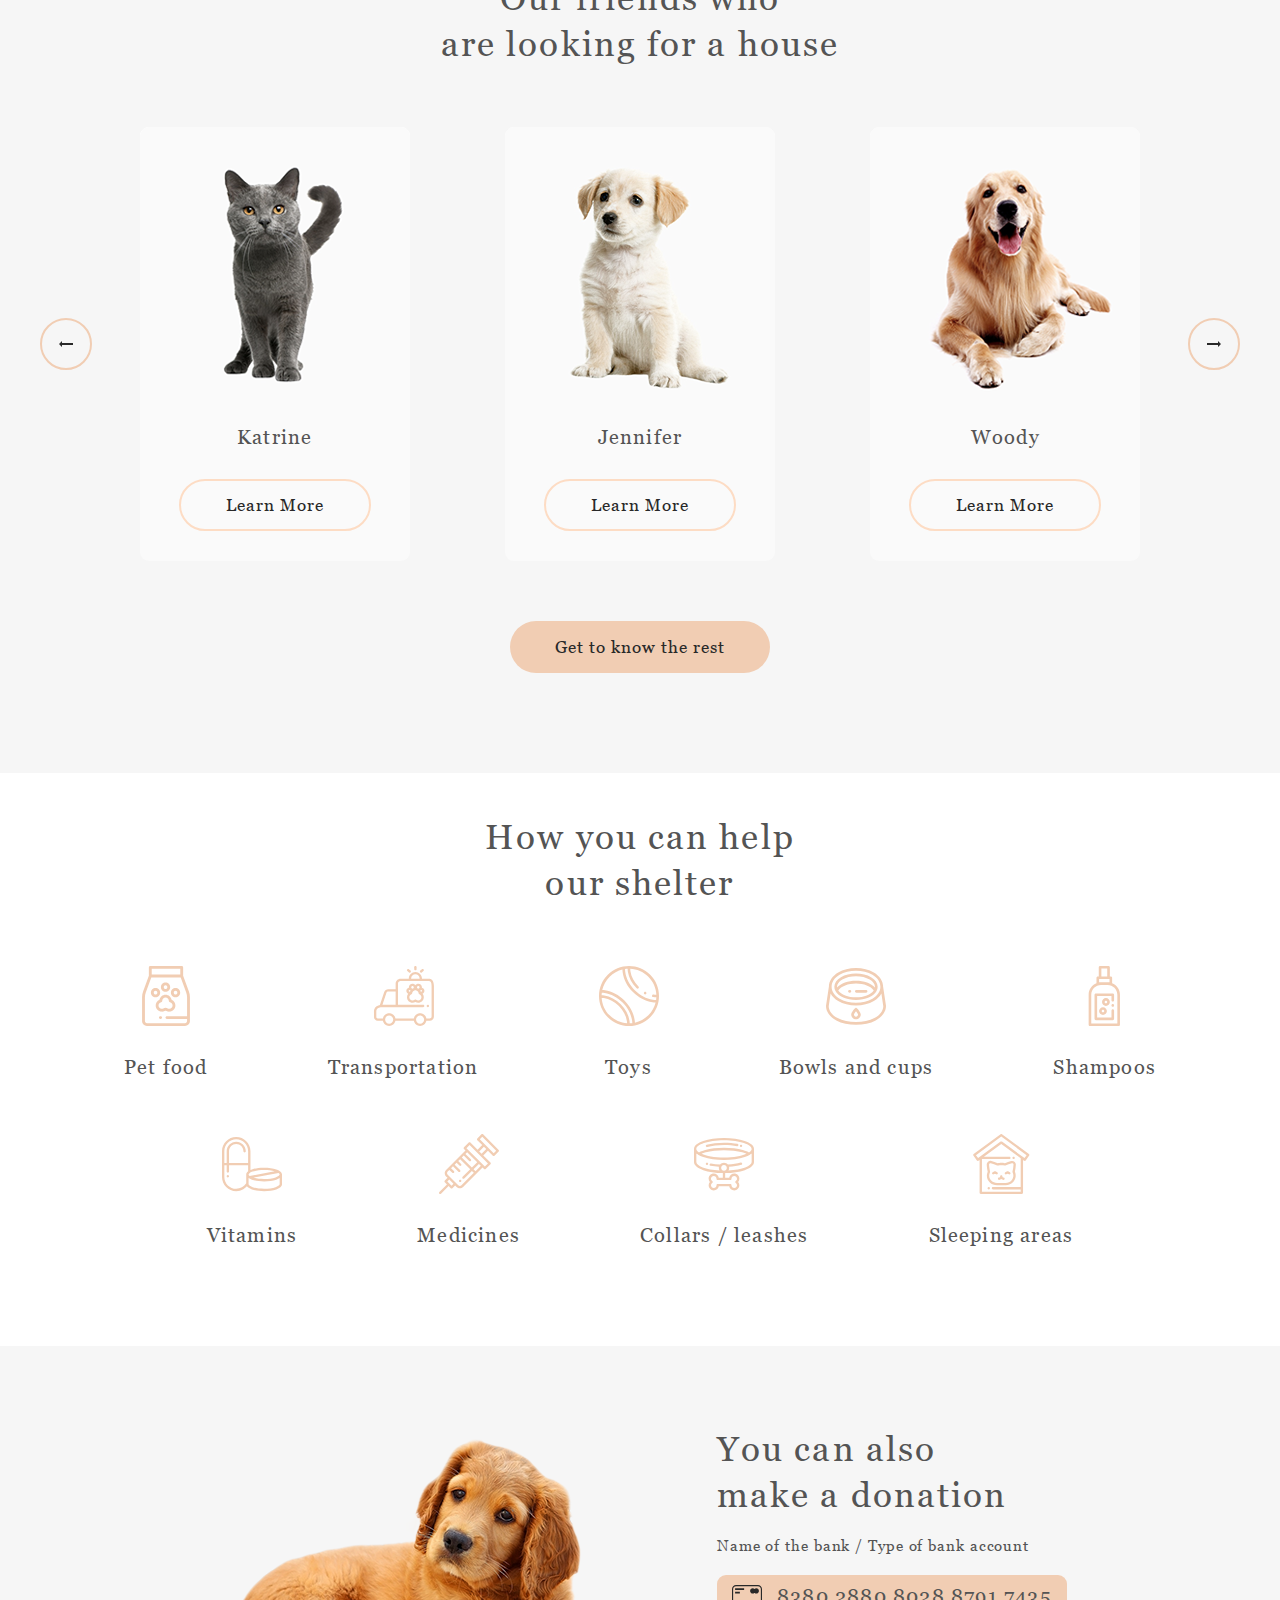
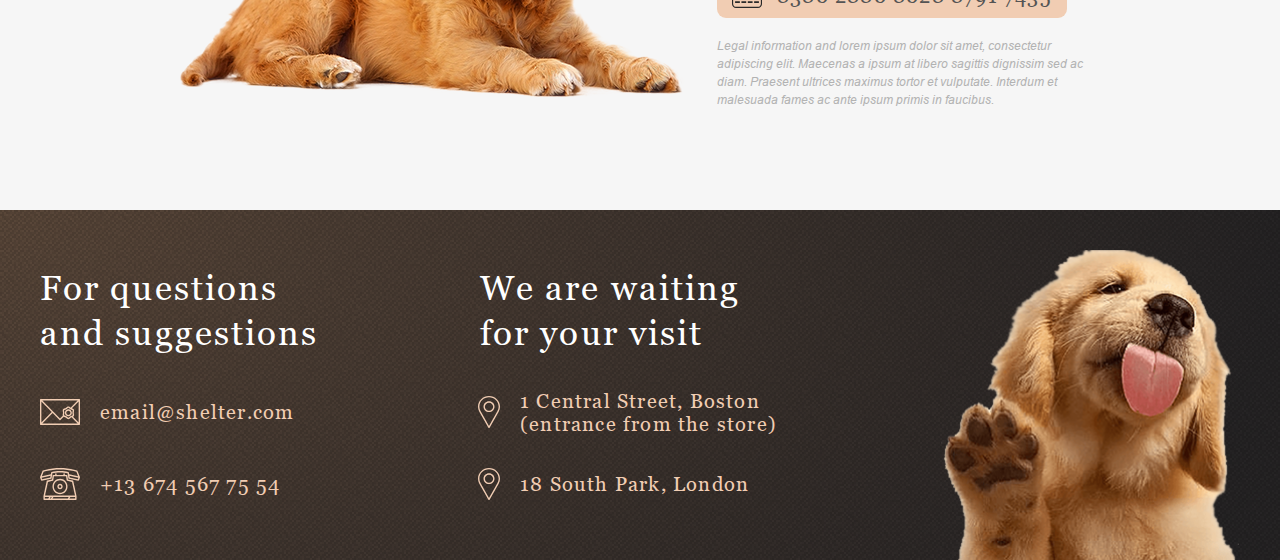
==== commit 586ae054: "feat: add render pet carts and popup" ====
--- a/pages/main/index.html
+++ b/pages/main/index.html
@@ -9,6 +9,7 @@
     <link rel="stylesheet" href="../../assets/fonts/georgia/stylesheet.css" />
     <link rel="stylesheet" href="../../assets/styles/normalize.css" />
     <link rel="stylesheet" href="style.css" />
+    <script type="module" defer src="../../assets/scripts/script.js"></script>
   </head>
   <body>
     <header class="header">
@@ -25,18 +26,20 @@
             <label class="menu-button-container" for="menu-toggle">
               <div class="menu-button"></div>
             </label>
-            <ul class="navigation-ul">
-              <li class="navigation__item active">
-                <a href="/">About the shelter</a>
-              </li>
-              <li class="navigation__item">
-                <a href="../pets/index.html">Our pets</a>
-              </li>
-              <li class="navigation__item">
-                <a href="#help-shelter">Help the shelter</a>
-              </li>
-              <li class="navigation__item"><a href="#contacts">Contacts</a></li>
-            </ul>
+            <div class="navigation__mobile">
+              <ul class="navigation-ul">
+                <li class="navigation__item active">
+                  <a href="/">About the shelter</a>
+                </li>
+                <li class="navigation__item">
+                  <a href="../pets/index.html">Our pets</a>
+                </li>
+                <li class="navigation__item">
+                  <a href="#help-shelter">Help the shelter</a>
+                </li>
+                <li class="navigation__item"><a href="#contacts">Contacts</a></li>
+              </ul>
+            </div>
           </nav>
         </div>
       </div>
@@ -112,60 +115,7 @@
                 class="button-circle button-arrow button-arrow_back"
               ></button>
               <div class="section-our-friends__slides">
-                <article
-                  class="section-our-friends__slide-element slide-element"
-                >
-                  <img
-                    class="slide-element__image text-align-center"
-                    src="../../assets/images/pets-katrine.png"
-                    alt="pet Katrine"
-                  />
-                  <h4 class="h4 slide-element__title text-align-center">
-                    Katrine
-                  </h4>
-                  <button
-                    type="button"
-                    class="button button-secondary text-align-center"
-                  >
-                    Learn more
-                  </button>
-                </article>
-                <article
-                  class="section-our-friends__slide-element slide-element"
-                >
-                  <img
-                    class="slide-element__image text-align-center"
-                    src="../../assets/images/pets-jennifer.png"
-                    alt="pet Jennifer"
-                  />
-                  <h4 class="h4 slide-element__title text-align-center">
-                    Jennifer
-                  </h4>
-                  <button
-                    type="button"
-                    class="button button-secondary text-align-center"
-                  >
-                    Learn more
-                  </button>
-                </article>
-                <article
-                  class="section-our-friends__slide-element slide-element"
-                >
-                  <img
-                    class="slide-element__image text-align-center"
-                    src="../../assets/images/pets-woody.png"
-                    alt="pet Woody"
-                  />
-                  <h4 class="h4 slide-element__title text-align-center">
-                    Woody
-                  </h4>
-                  <button
-                    type="button"
-                    class="button button-secondary text-align-center"
-                  >
-                    Learn more
-                  </button>
-                </article>
+               
               </div>
               <button
                 type="button"
--- a/pages/main/style.css
+++ b/pages/main/style.css
@@ -197,6 +197,11 @@
     z-index: 100;
 }
 
+.navigation__mobile .header__logo {
+    position: absolute;
+    right: 124px;
+}
+
 .logo-subtitle {
     font-family: Arial;
     font-size: 13px;
@@ -357,6 +362,36 @@
     background-color: var(--color-primary-light);
 }
 
+.section-our-friends__slide-element:nth-child(n + 4) {
+    display: none;
+}
+
+.modal-window {
+    display: none;
+}
+
+.modal-window.active {
+    position: fixed;
+    display: flex;
+    width: 900px;
+    height: 500px;
+    top: calc(50% - 250px);
+    left: calc(50% - 450px);
+    margin: 0 auto;
+    background-color: #fff;
+}
+
+.modal-window__close {
+    position: absolute;
+    top: 0;
+    right: 0;
+}
+
+.modal-window__type-block {
+    display: flex;
+    flex-direction: row;
+}
+
 .section-help__block {
     padding-top: 42px;
     padding-bottom: 44px;
@@ -659,9 +694,16 @@
         text-align: justify;
     }
 
+    .section-not-only__title {
+        margin: 0 auto;
+    }
     .section-not-only__title .h2 {
         max-width: 200px;
         margin: 0 auto;
+    }
+
+    .section-not-only__paragraph {
+        max-width: 300px;
     }
 
     .section-not-only__block .paragraph-l {
@@ -836,7 +878,6 @@
     display: none;
     height: 100%;
     width: 30px;
-    margin-right: 43px;
     cursor: pointer;
     flex-direction: column;
     justify-content: center;
@@ -875,25 +916,35 @@
 
 @media (max-width: 767.98px) {
 
+    .navigation__item a {
+        font-size: 0;
+    }
+
     .menu-button-container {
         display: flex;
-        position: relative;
-        z-index: 10;
-    }
-
-    ul.navigation-ul {
-        display: none;
         position: absolute;
+        right: 53px;
+        height: 58px;
+        z-index: 100;
+    }
+
+    #menu-toggle~.navigation__mobile ul.navigation-ul {
+        display: flex;
+        position: fixed;
+        opacity: 0;
+        width: 0;
+        height: 100vh;
         top: 0;
         margin-top: 0;
         right: 0;
         flex-direction: column;
-        width: 320px;
         justify-content: center;
         align-items: center;
-    }
-
-    #menu-toggle~ul.navigation-ul li {
+        transform: translateX(100%);
+        transition: all .3s ease-in;
+    }
+
+    #menu-toggle~.navigation__mobile ul.navigation-ul li {
         height: 0;
         margin: 0;
         padding: 0;
@@ -901,21 +952,30 @@
         transition: height 400ms cubic-bezier(0.23, 1, 0.32, 1);
     }
 
-    #menu-toggle:checked~ul.navigation-ul {
+    #menu-toggle:checked~.navigation__mobile ul.navigation-ul {
         display: flex;
+        opacity: 1;
+        width: 320px;
         height: 100vh;
-        padding-top: 67px;
+        padding-top: 20px;
         padding-left: 0;
         background-color: var(--color-dark-3xl);
-    }
-
-    #menu-toggle:checked~ul.navigation-ul li {
+        z-index: 10;
+        transform: translateX(0);
+        transition: all .3s ease-out;
+    }
+
+    #menu-toggle:checked~.navigation__mobile ul.navigation-ul .navigation__item a {
+        font-size: 32px;
+    }
+
+    #menu-toggle:checked~.navigation__mobile ul.navigation-ul li {
         transition: height 400ms cubic-bezier(0.23, 1, 0.32, 1);
         height: 60px;
         padding-bottom: 32px;
     }
 
-    #menu-toggle:checked~ul.navigation-ul li a {
+    #menu-toggle:checked~.navigation__mobile ul.navigation-ul li a {
         font-size: 32px;
         font-weight: 400;
         line-height: 51px;
@@ -924,14 +984,8 @@
         color: var(--color-dark-s);
     }
 
-    #menu-toggle:checked~ul.navigation-ul li.active a {
+    #menu-toggle:checked~.navigation__mobile ul.navigation-ul li.active a {
         color: var(--color-light-s);
     }
 
-}
-
-@media (min-width: 370px) and (max-width: 380px) {
-    #menu-toggle:checked~ul.navigation-ul {
-        padding-top: 22px !important;
-    }
 }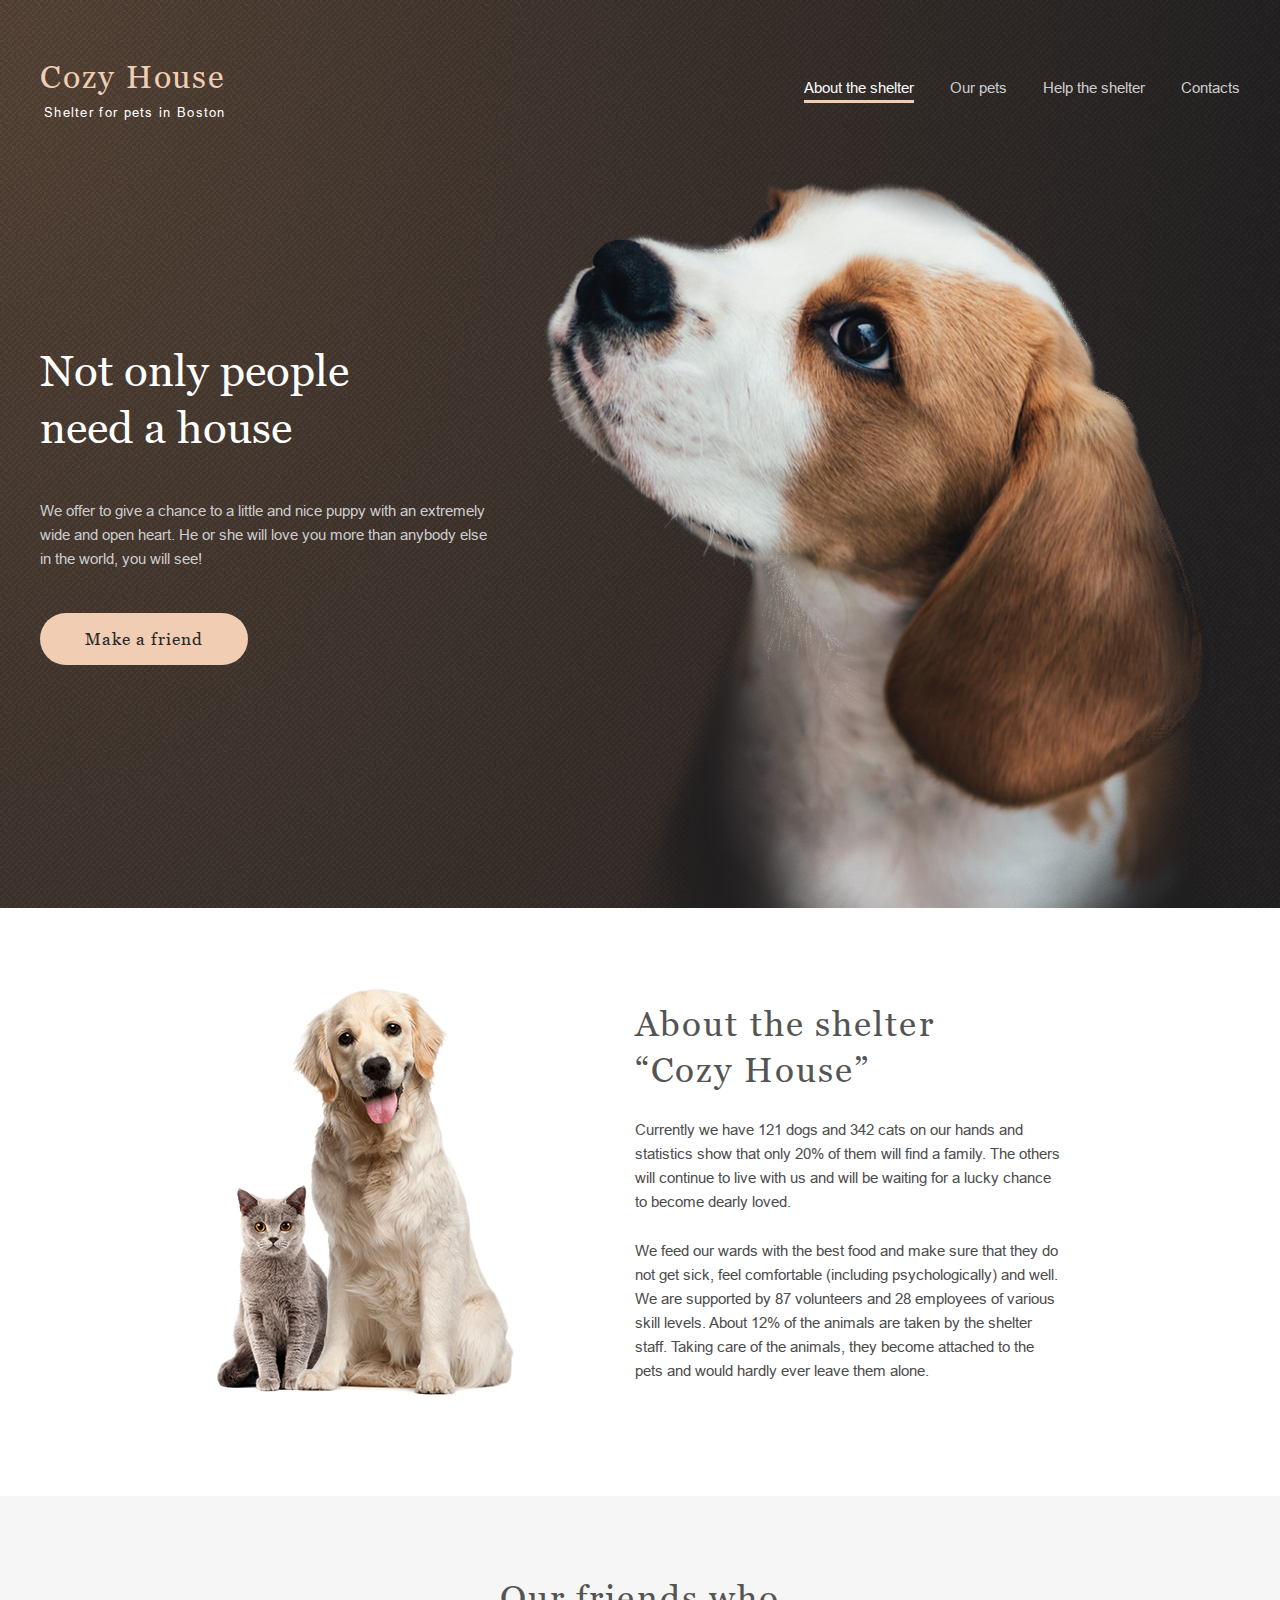
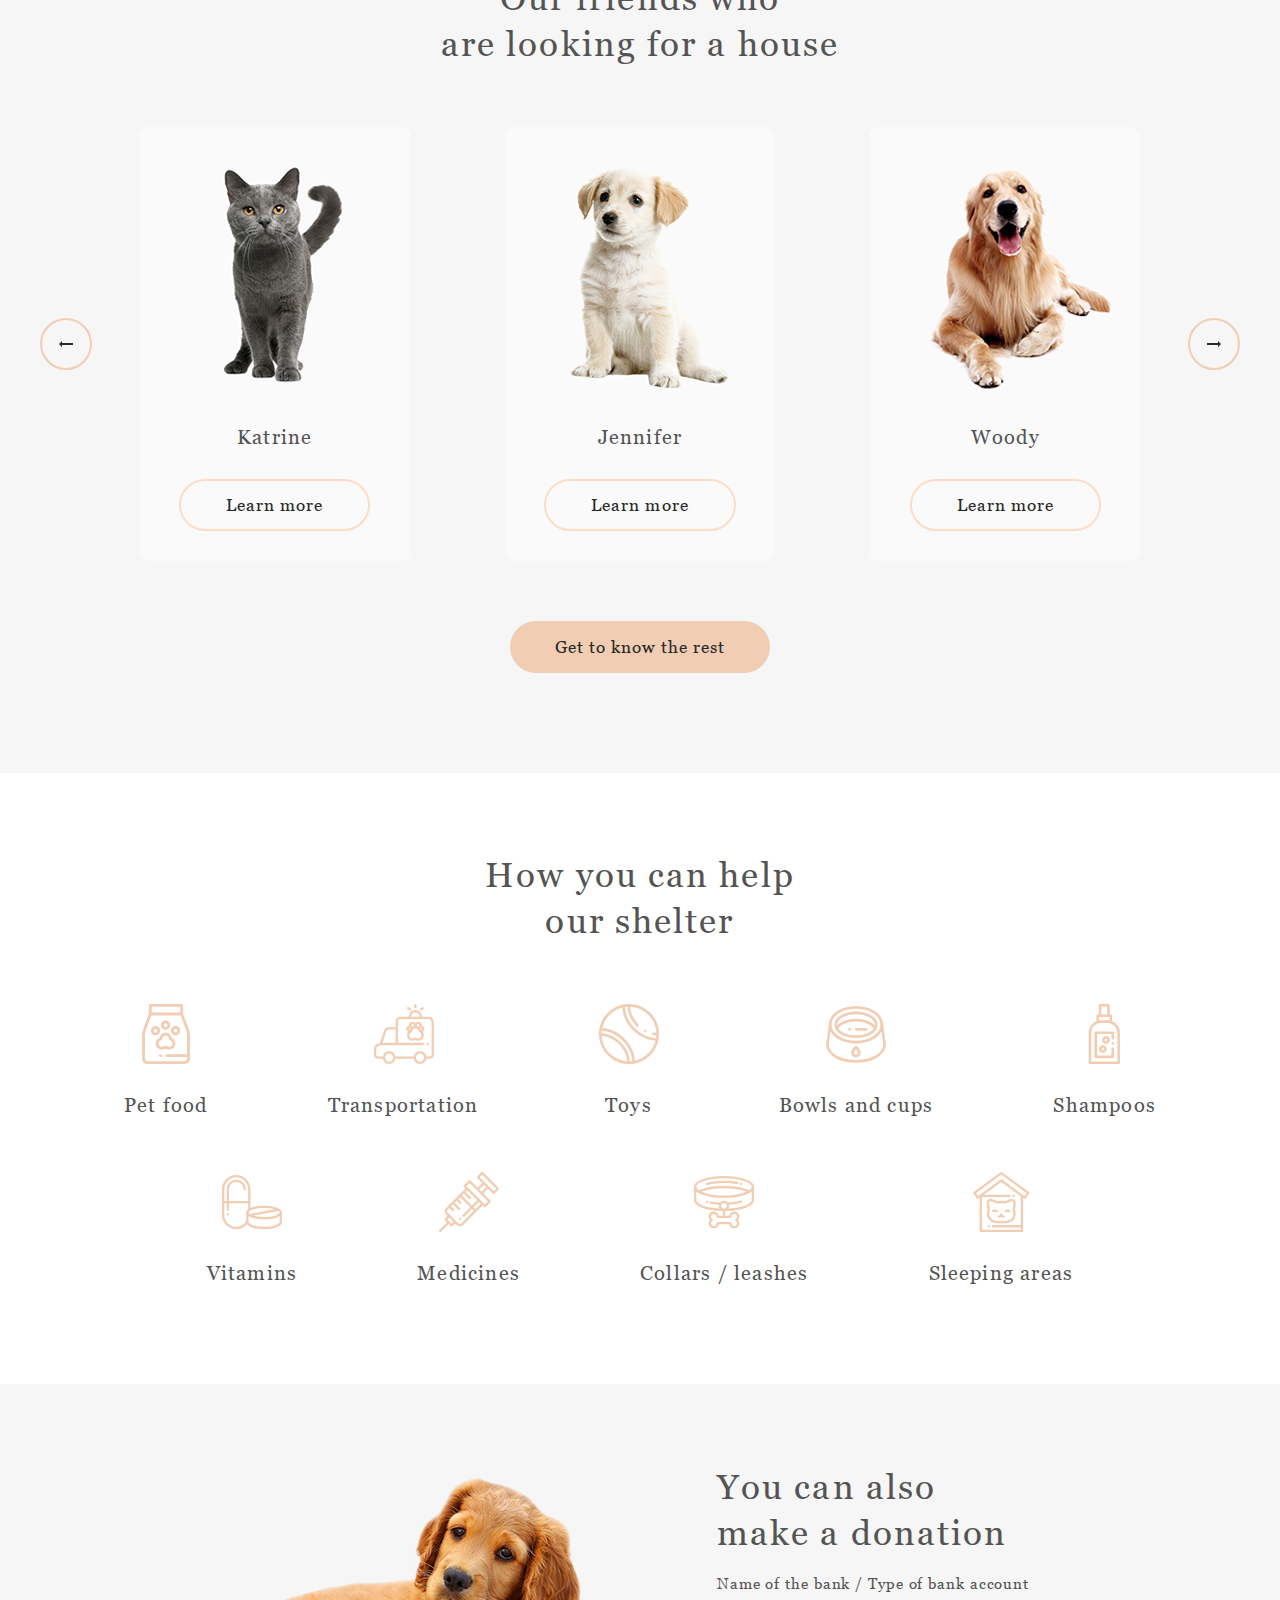
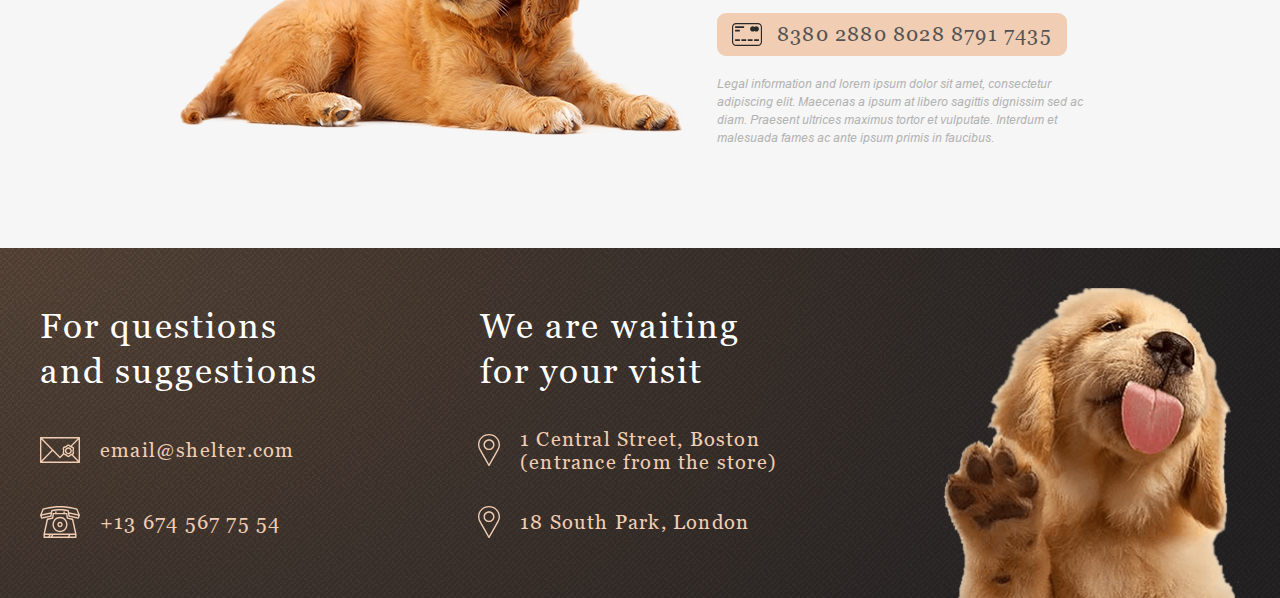
==== commit fc4075c9: "fix: link in menu" ====
--- a/pages/main/index.html
+++ b/pages/main/index.html
@@ -29,7 +29,7 @@
             <div class="navigation__mobile">
               <ul class="navigation-ul">
                 <li class="navigation__item active">
-                  <a href="/">About the shelter</a>
+                  <a href="../main/index.html">About the shelter</a>
                 </li>
                 <li class="navigation__item">
                   <a href="../pets/index.html">Our pets</a>
--- a/pages/main/style.css
+++ b/pages/main/style.css
@@ -358,7 +358,7 @@
     margin-bottom: 30px;
 }
 
-.slide-element:hover button {
+.slide-element:hover .button-animal {
     background-color: var(--color-primary-light);
 }
 
@@ -378,22 +378,80 @@
     top: calc(50% - 250px);
     left: calc(50% - 450px);
     margin: 0 auto;
-    background-color: #fff;
+    border-radius: 9px;
+    background-color: var(--color-light-s);
+    box-shadow: 0px 2px 35px 14px rgba(13, 13, 13, 0.04);
+    z-index: 100;
 }
 
 .modal-window__close {
     position: absolute;
-    top: 0;
-    right: 0;
+    top: -52px;
+    right: -52px;
+    background-image: url(../../assets/icons/icon-close.svg);
+    background-repeat: no-repeat;
+    background-position: center;
+}
+
+.modal-window__close.active {
+    background-color: var(--color-primary);
+}
+
+.modal-window__block {
+    display: flex;
+    cursor: auto;
+}
+
+.modal-window__image {
+    border-top-left-radius: 9px;
+    border-bottom-left-radius: 9px;
+}
+
+.modal-window__description {
+    padding: 50px 20px 88px 29px;
+}
+
+.modal-window__title {
+    padding-bottom: 10px;
 }
 
 .modal-window__type-block {
     display: flex;
     flex-direction: row;
+    padding-bottom: 40px;
+}
+
+.modal-window__description-text {
+    padding-bottom: 40px;
+}
+
+.modal-window__list {
+    margin: 0;
+    padding: 0 0 0 5px;
+}
+
+.modal-window__list-item {
+    position: relative;
+    padding: 0 0 10px 10px;
+}
+
+.modal-window__list-item::before {
+    content: '';
+    position: absolute;
+    top: 5px;
+    left: -5px;
+    width: 4px;
+    height: 4px;
+    border-radius: 10px;
+    background-color: var(--color-primary);
+}
+
+.modal-window__list-item span {
+    font-weight: 700;
 }
 
 .section-help__block {
-    padding-top: 42px;
+    padding-top: 80px;
     padding-bottom: 44px;
 }
 
@@ -620,8 +678,38 @@
         gap: 15px;
     }
 
-    .section-our-friends__slider .section-our-friends__slide-element.slide-element:nth-last-child(1) {
+    .section-our-friends__slide-element:nth-child(n + 3) {
         display: none;
+    }
+
+    .modal-window.active {
+        width: 630px;
+        height: 350px;
+        top: calc(50% - 175px);
+        left: calc(50% - 315px);
+    }
+
+    .modal-window__description {
+        padding: 10px 9px 37px 11px;
+    }
+
+    .modal-window__type-block,
+    .modal-window__description-text {
+        padding-bottom: 20px;
+    }
+
+    .modal-window__description-text {
+        font-size: 13px;
+        color: #000000;
+    }
+
+    .modal-window__list-item {
+        color: #000000;
+    }
+
+    .section-help__block {
+        padding-top: 79px;
+        padding-bottom: 98px;
     }
 
     .help-list {
@@ -634,7 +722,7 @@
     }
 
     .section-donation {
-        padding-top: 135px;
+        padding-top: 82px;
         padding-bottom: 97px;
     }
 
@@ -758,6 +846,10 @@
         padding-bottom: 42px;
     }
 
+    .section-our-friends__slide-element:nth-child(n + 2) {
+        display: none;
+    }
+
     .button-arrow_back {
         order: 2;
     }
@@ -766,7 +858,38 @@
         order: 3;
     }
 
-
+    .modal-window.active {
+        width: auto;
+        height: auto;
+        top: calc(50% - 175px);
+        left: calc(50% - 130px);
+    }
+
+    .modal-window__close {
+        right: -26px;
+    }
+
+    .modal-window__image {
+        display: none;
+    }
+
+    .modal-window__description {
+        max-width: 240px;
+        padding: 10px;
+    }
+
+    .modal-window__title {
+        color: #000;
+    }
+
+    .modal-window__type-block  {
+        justify-content: center;
+    }
+
+    .section-help__block {
+        padding-top: 42px;
+        padding-bottom: 44px;
+    }
     .section-help__title {
         padding-bottom: 42px;
     }
